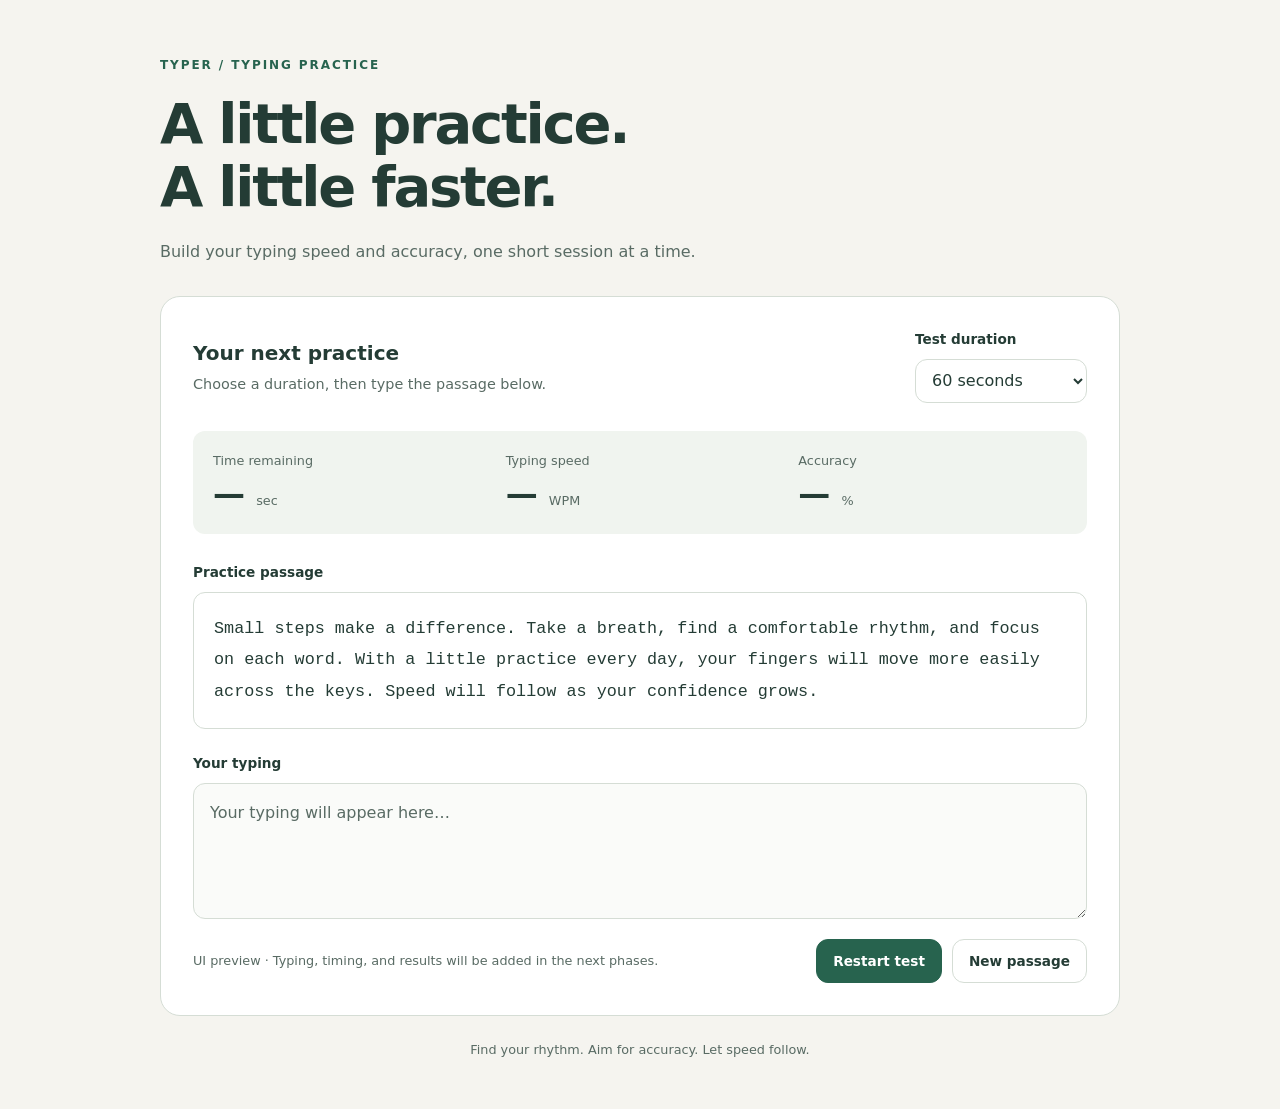
==== index.html @ 3d939ed7 "Initial commit" ====
<!doctype html>
<html lang="en">
  <head>
    <meta charset="utf-8">
    <meta name="viewport" content="width=device-width, initial-scale=1">
    <title>Typer — Typing practice</title>
    <link rel="stylesheet" href="style.css">
  </head>
  <body>
    <main class="page">
      <header class="page-header">
        <p class="eyebrow">TYPER / TYPING PRACTICE</p>
        <h1>A little practice.<br>A little faster.</h1>
        <p class="introduction">Build your typing speed and accuracy, one short session at a time.</p>
      </header>

      <section class="practice-card" aria-labelledby="practice-title">
        <div class="practice-header">
          <div>
            <h2 id="practice-title">Your next practice</h2>
            <p>Choose a duration, then type the passage below.</p>
          </div>
          <div class="duration-control">
            <label for="duration">Test duration</label>
            <select id="duration" name="duration">
              <option value="15">15 seconds</option>
              <option value="30">30 seconds</option>
              <option value="60" selected>60 seconds</option>
              <option value="120">120 seconds</option>
            </select>
          </div>
        </div>

        <!-- Static placeholders: timing and scoring arrive in phase 3. -->
        <dl class="statistics" aria-label="Test statistics">
          <div class="statistic">
            <dt>Time remaining</dt>
            <dd>— <span>sec</span></dd>
          </div>
          <div class="statistic">
            <dt>Typing speed</dt>
            <dd>— <span>WPM</span></dd>
          </div>
          <div class="statistic">
            <dt>Accuracy</dt>
            <dd>— <span>%</span></dd>
          </div>
        </dl>

        <h3 id="passage-title">Practice passage</h3>
        <p class="sample-text" aria-labelledby="passage-title">Small steps make a difference. Take a breath, find a comfortable rhythm, and focus on each word. With a little practice every day, your fingers will move more easily across the keys. Speed will follow as your confidence grows.</p>

        <label class="typing-label" for="typing-input">Your typing</label>
        <textarea id="typing-input" rows="4" placeholder="Your typing will appear here…" aria-describedby="preview-note" disabled></textarea>

        <div class="practice-footer">
          <p id="preview-note" class="preview-note">UI preview · Typing, timing, and results will be added in the next phases.</p>
          <div class="actions">
            <button class="button-primary" type="button" disabled>Restart test</button>
            <button class="button-secondary" type="button" disabled>New passage</button>
          </div>
        </div>
      </section>

      <footer class="page-footer">Find your rhythm. Aim for accuracy. Let speed follow.</footer>
    </main>
  </body>
</html>
---- style.css ----
/* Shared colors and spacing keep the design easy to adjust. */
:root {
  color-scheme: light;
  --page-background: #f5f4ef;
  --surface: #ffffff;
  --text: #243c35;
  --muted: #596b64;
  --accent: #27634e;
  --border: #d5ddd5;
  --soft-background: #f0f4ef;
  --radius: 12px;
}

* {
  box-sizing: border-box;
}

body {
  margin: 0;
  background: var(--page-background);
  color: var(--text);
  font-family: system-ui, sans-serif;
  line-height: 1.6;
}

.page {
  width: min(100% - 40px, 960px);
  margin: 0 auto;
  padding: 56px 0 24px;
}

.eyebrow {
  margin: 0 0 18px;
  color: var(--accent);
  font-size: 0.75rem;
  font-weight: 700;
  letter-spacing: 0.16em;
}

h1 {
  margin: 0;
  font-size: clamp(2.25rem, 6vw, 3.5rem);
  line-height: 1.12;
  letter-spacing: -0.04em;
}

.introduction {
  margin: 20px 0 32px;
  color: var(--muted);
}

.practice-card {
  padding: 32px;
  border: 1px solid var(--border);
  border-radius: 20px;
  background: var(--surface);
}

.practice-header,
.practice-footer,
.actions,
.statistics {
  display: flex;
  gap: 24px;
}

.practice-header,
.practice-footer {
  align-items: center;
  justify-content: space-between;
  flex-wrap: wrap;
}

h2 {
  margin: 0;
  font-size: 1.25rem;
}

.practice-header p {
  margin: 4px 0 0;
  color: var(--muted);
  font-size: 0.9rem;
}

.duration-control label,
.typing-label,
h3 {
  display: block;
  margin: 0 0 8px;
  font-size: 0.85rem;
  font-weight: 600;
}

select,
textarea,
button {
  font: inherit;
  border-radius: var(--radius);
}

select {
  min-height: 44px;
  padding: 8px 36px 8px 12px;
  border: 1px solid var(--border);
  background: var(--surface);
  color: var(--text);
}

:focus-visible {
  outline: 3px solid var(--accent);
  outline-offset: 3px;
}

.statistics {
  margin: 28px 0;
  padding: 20px;
  border-radius: var(--radius);
  background: var(--soft-background);
  flex-wrap: wrap;
}

.statistic {
  flex: 1 1 140px;
}

.statistic dt {
  color: var(--muted);
  font-size: 0.8rem;
}

.statistic dd {
  margin: 4px 0 0;
  font-size: 2rem;
  font-weight: 600;
  line-height: 1.2;
}

.statistic dd span {
  color: var(--muted);
  font-size: 0.8rem;
  font-weight: 400;
}

.sample-text {
  margin: 0 0 24px;
  padding: 20px;
  border: 1px solid var(--border);
  border-radius: var(--radius);
  font-family: ui-monospace, monospace;
  font-size: 1.05rem;
  line-height: 1.9;
}

textarea {
  display: block;
  width: 100%;
  padding: 16px;
  resize: vertical;
  border: 1px solid var(--border);
  background: #fafbf9;
  color: var(--text);
}

textarea::placeholder {
  color: var(--muted);
  opacity: 1;
}

.practice-footer {
  margin-top: 20px;
  gap: 16px;
}

.preview-note {
  flex: 1 1 240px;
  margin: 0;
  color: var(--muted);
  font-size: 0.8rem;
}

.actions {
  gap: 10px;
  flex-wrap: wrap;
}

button {
  min-height: 44px;
  padding: 10px 16px;
  font-size: 0.85rem;
  font-weight: 600;
}

.button-primary {
  border: 1px solid var(--accent);
  background: var(--accent);
  color: white;
}

.button-secondary {
  border: 1px solid var(--border);
  background: var(--surface);
  color: var(--text);
}

:disabled {
  cursor: not-allowed;
}

.page-footer {
  padding: 24px 0;
  color: var(--muted);
  text-align: center;
  font-size: 0.8rem;
}

/* Narrow screens use the same layout with smaller outer spacing. */
@media (max-width: 600px) {
  .page {
    width: calc(100% - 24px);
    padding-top: 32px;
  }

  .practice-card {
    padding: 20px;
  }

  .statistics {
    gap: 16px;
  }

  .statistic {
    flex-basis: 100px;
  }
}
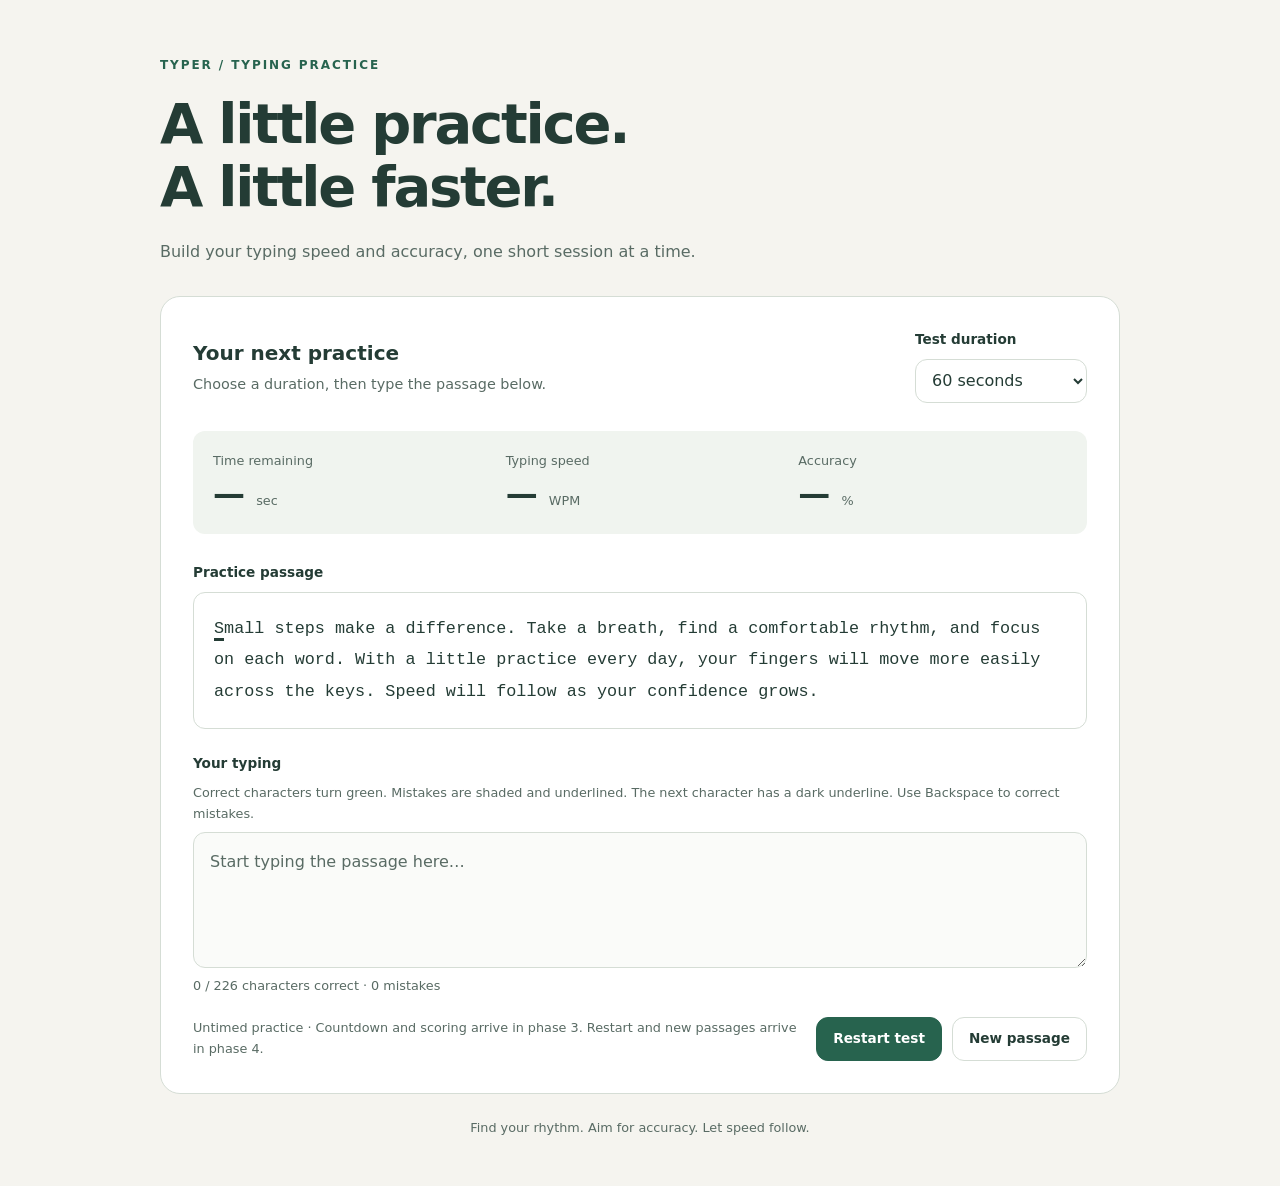
==== commit 4b4a0b5d: "First step was UI only. For this 2nd version added dynamic behavior with javascript. Typing and chec" ====
--- a/index.html
+++ b/index.html
@@ -5,6 +5,7 @@
     <meta name="viewport" content="width=device-width, initial-scale=1">
     <title>Typer — Typing practice</title>
     <link rel="stylesheet" href="style.css">
+    <script src="script.js" defer></script>
   </head>
   <body>
     <main class="page">
@@ -48,13 +49,15 @@
         </dl>
 
         <h3 id="passage-title">Practice passage</h3>
-        <p class="sample-text" aria-labelledby="passage-title">Small steps make a difference. Take a breath, find a comfortable rhythm, and focus on each word. With a little practice every day, your fingers will move more easily across the keys. Speed will follow as your confidence grows.</p>
+        <p id="sample-text" class="sample-text" aria-labelledby="passage-title">Small steps make a difference. Take a breath, find a comfortable rhythm, and focus on each word. With a little practice every day, your fingers will move more easily across the keys. Speed will follow as your confidence grows.</p>
 
         <label class="typing-label" for="typing-input">Your typing</label>
-        <textarea id="typing-input" rows="4" placeholder="Your typing will appear here…" aria-describedby="preview-note" disabled></textarea>
+        <p id="typing-help" class="typing-help">Correct characters turn green. Mistakes are shaded and underlined. The next character has a dark underline. Use Backspace to correct mistakes.</p>
+        <textarea id="typing-input" rows="4" placeholder="Start typing the passage here…" aria-describedby="typing-help typing-progress preview-note" spellcheck="false" autocomplete="off" autocapitalize="off"></textarea>
+        <p id="typing-progress" class="typing-progress" role="status" aria-live="polite" aria-atomic="true"></p>
 
         <div class="practice-footer">
-          <p id="preview-note" class="preview-note">UI preview · Typing, timing, and results will be added in the next phases.</p>
+          <p id="preview-note" class="preview-note">Untimed practice · Countdown and scoring arrive in phase 3. Restart and new passages arrive in phase 4.</p>
           <div class="actions">
             <button class="button-primary" type="button" disabled>Restart test</button>
             <button class="button-secondary" type="button" disabled>New passage</button>
--- a/style.css
+++ b/style.css
@@ -161,6 +161,29 @@
   color: var(--text);
 }
 
+.character-correct {
+  color: #1b593e;
+  background: #e2f0e6;
+}
+
+.character-incorrect {
+  color: #932a2a;
+  background: #fce3e3;
+  text-decoration: underline wavy;
+  text-underline-offset: 4px;
+}
+
+.character-next {
+  border-bottom: 3px solid var(--text);
+}
+
+.typing-help,
+.typing-progress {
+  margin: 8px 0;
+  color: var(--muted);
+  font-size: 0.8rem;
+}
+
 textarea::placeholder {
   color: var(--muted);
   opacity: 1;
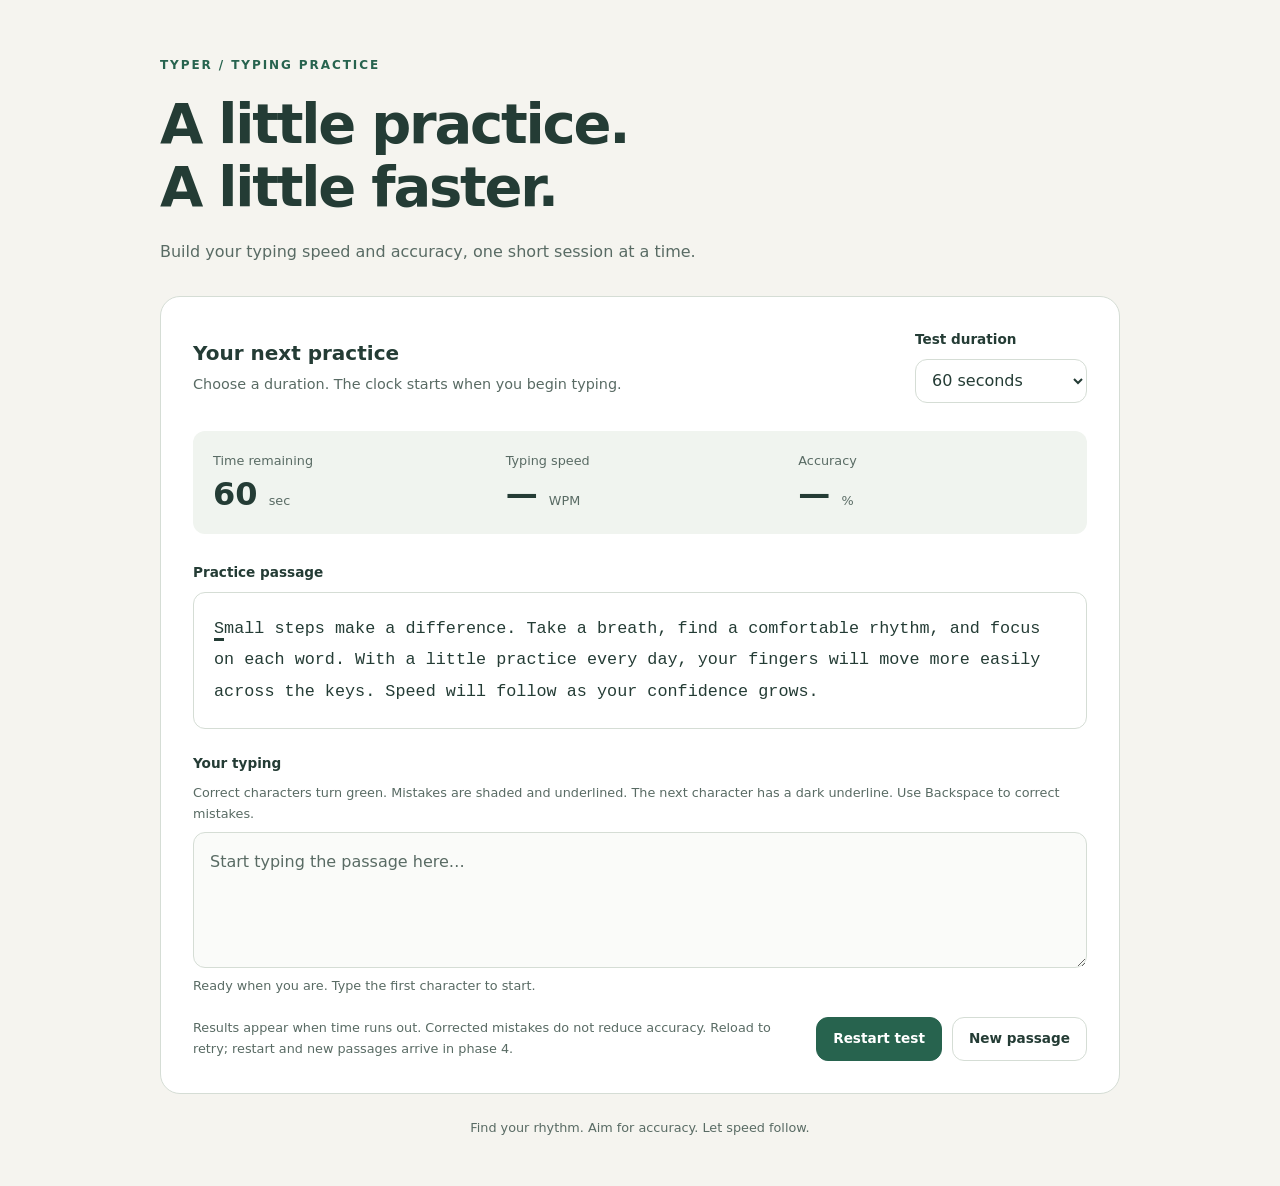
==== commit a33ed56c: "Countdown implemented. Input stops at expiry." ====
--- a/index.html
+++ b/index.html
@@ -19,7 +19,7 @@
         <div class="practice-header">
           <div>
             <h2 id="practice-title">Your next practice</h2>
-            <p>Choose a duration, then type the passage below.</p>
+            <p>Choose a duration. The clock starts when you begin typing.</p>
           </div>
           <div class="duration-control">
             <label for="duration">Test duration</label>
@@ -32,19 +32,18 @@
           </div>
         </div>
 
-        <!-- Static placeholders: timing and scoring arrive in phase 3. -->
         <dl class="statistics" aria-label="Test statistics">
           <div class="statistic">
             <dt>Time remaining</dt>
-            <dd>— <span>sec</span></dd>
+            <dd><strong id="time-remaining">60</strong> <span>sec</span></dd>
           </div>
           <div class="statistic">
             <dt>Typing speed</dt>
-            <dd>— <span>WPM</span></dd>
+            <dd><strong id="typing-speed">—</strong> <span>WPM</span></dd>
           </div>
           <div class="statistic">
             <dt>Accuracy</dt>
-            <dd>— <span>%</span></dd>
+            <dd><strong id="typing-accuracy">—</strong> <span>%</span></dd>
           </div>
         </dl>
 
@@ -57,7 +56,7 @@
         <p id="typing-progress" class="typing-progress" role="status" aria-live="polite" aria-atomic="true"></p>
 
         <div class="practice-footer">
-          <p id="preview-note" class="preview-note">Untimed practice · Countdown and scoring arrive in phase 3. Restart and new passages arrive in phase 4.</p>
+          <p id="preview-note" class="preview-note">Results appear when time runs out. Corrected mistakes do not reduce accuracy. Reload to retry; restart and new passages arrive in phase 4.</p>
           <div class="actions">
             <button class="button-primary" type="button" disabled>Restart test</button>
             <button class="button-secondary" type="button" disabled>New passage</button>
--- a/style.css
+++ b/style.css
@@ -142,6 +142,9 @@
 }
 
 .sample-text {
+  position: relative;
+  max-height: 220px;
+  overflow-y: auto;
   margin: 0 0 24px;
   padding: 20px;
   border: 1px solid var(--border);
@@ -161,6 +164,10 @@
   color: var(--text);
 }
 
+.statistic dd strong {
+  font-weight: inherit;
+}
+
 .character-correct {
   color: #1b593e;
   background: #e2f0e6;
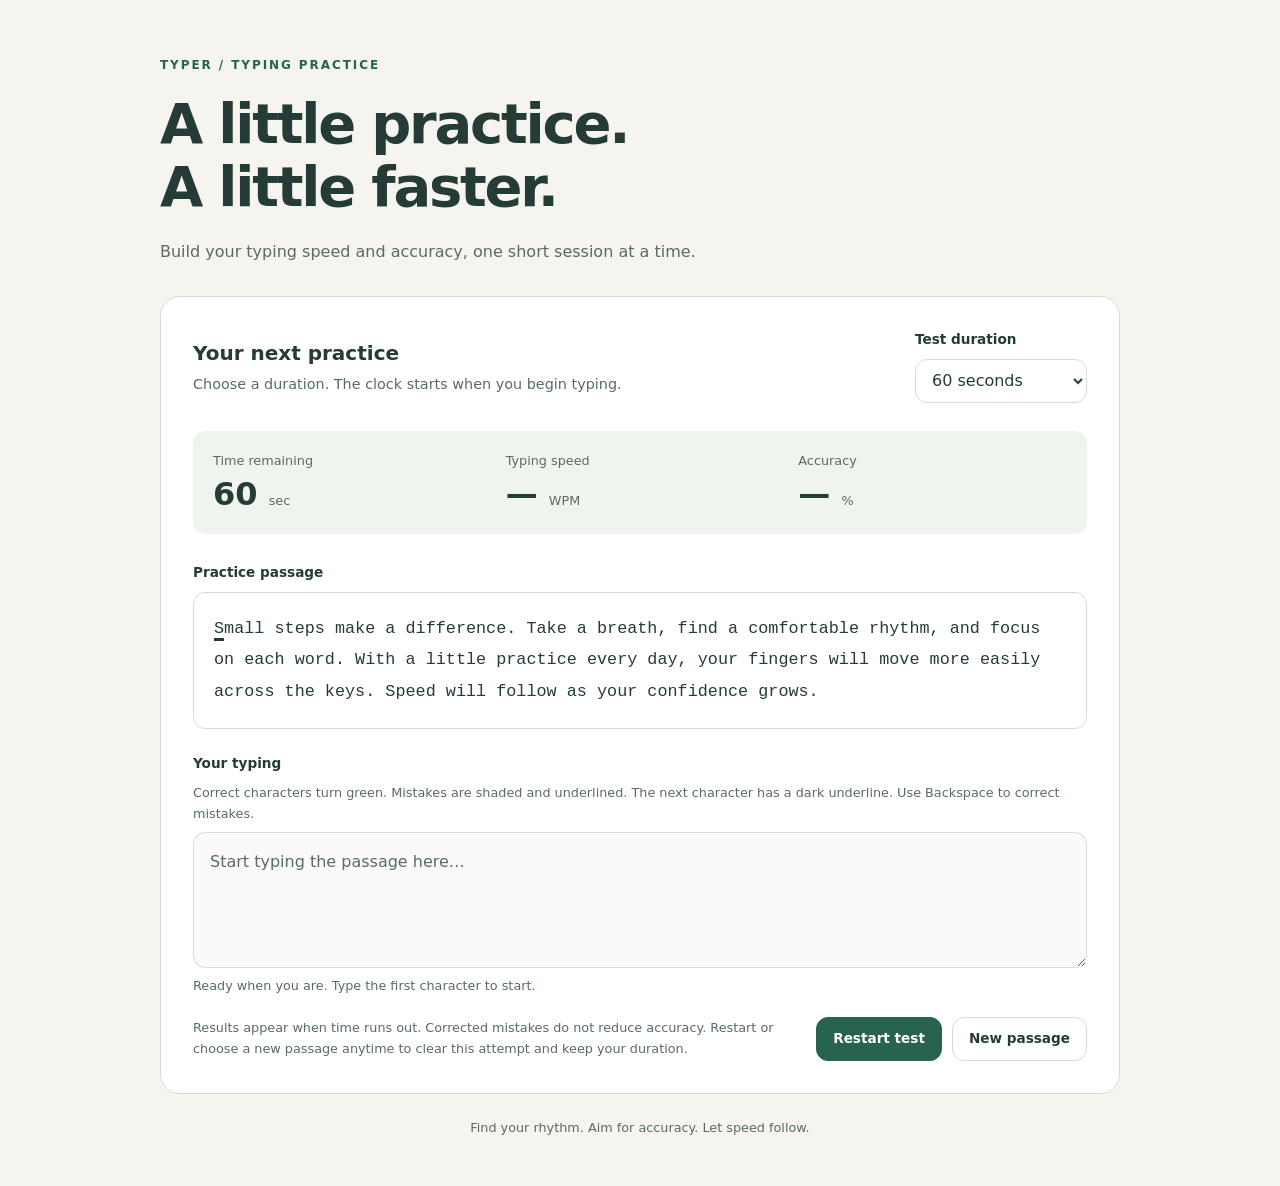
==== commit 78f90ec7: "Test restart implemented. New passage cycling implemented." ====
--- a/index.html
+++ b/index.html
@@ -56,10 +56,10 @@
         <p id="typing-progress" class="typing-progress" role="status" aria-live="polite" aria-atomic="true"></p>
 
         <div class="practice-footer">
-          <p id="preview-note" class="preview-note">Results appear when time runs out. Corrected mistakes do not reduce accuracy. Reload to retry; restart and new passages arrive in phase 4.</p>
+          <p id="preview-note" class="preview-note">Results appear when time runs out. Corrected mistakes do not reduce accuracy. Restart or choose a new passage anytime to clear this attempt and keep your duration.</p>
           <div class="actions">
-            <button class="button-primary" type="button" disabled>Restart test</button>
-            <button class="button-secondary" type="button" disabled>New passage</button>
+            <button id="restart-test" class="button-primary" type="button">Restart test</button>
+            <button id="new-passage" class="button-secondary" type="button">New passage</button>
           </div>
         </div>
       </section>
--- a/style.css
+++ b/style.css
@@ -94,6 +94,7 @@
 select,
 textarea,
 button {
+  cursor: pointer;
   font: inherit;
   border-radius: var(--radius);
 }
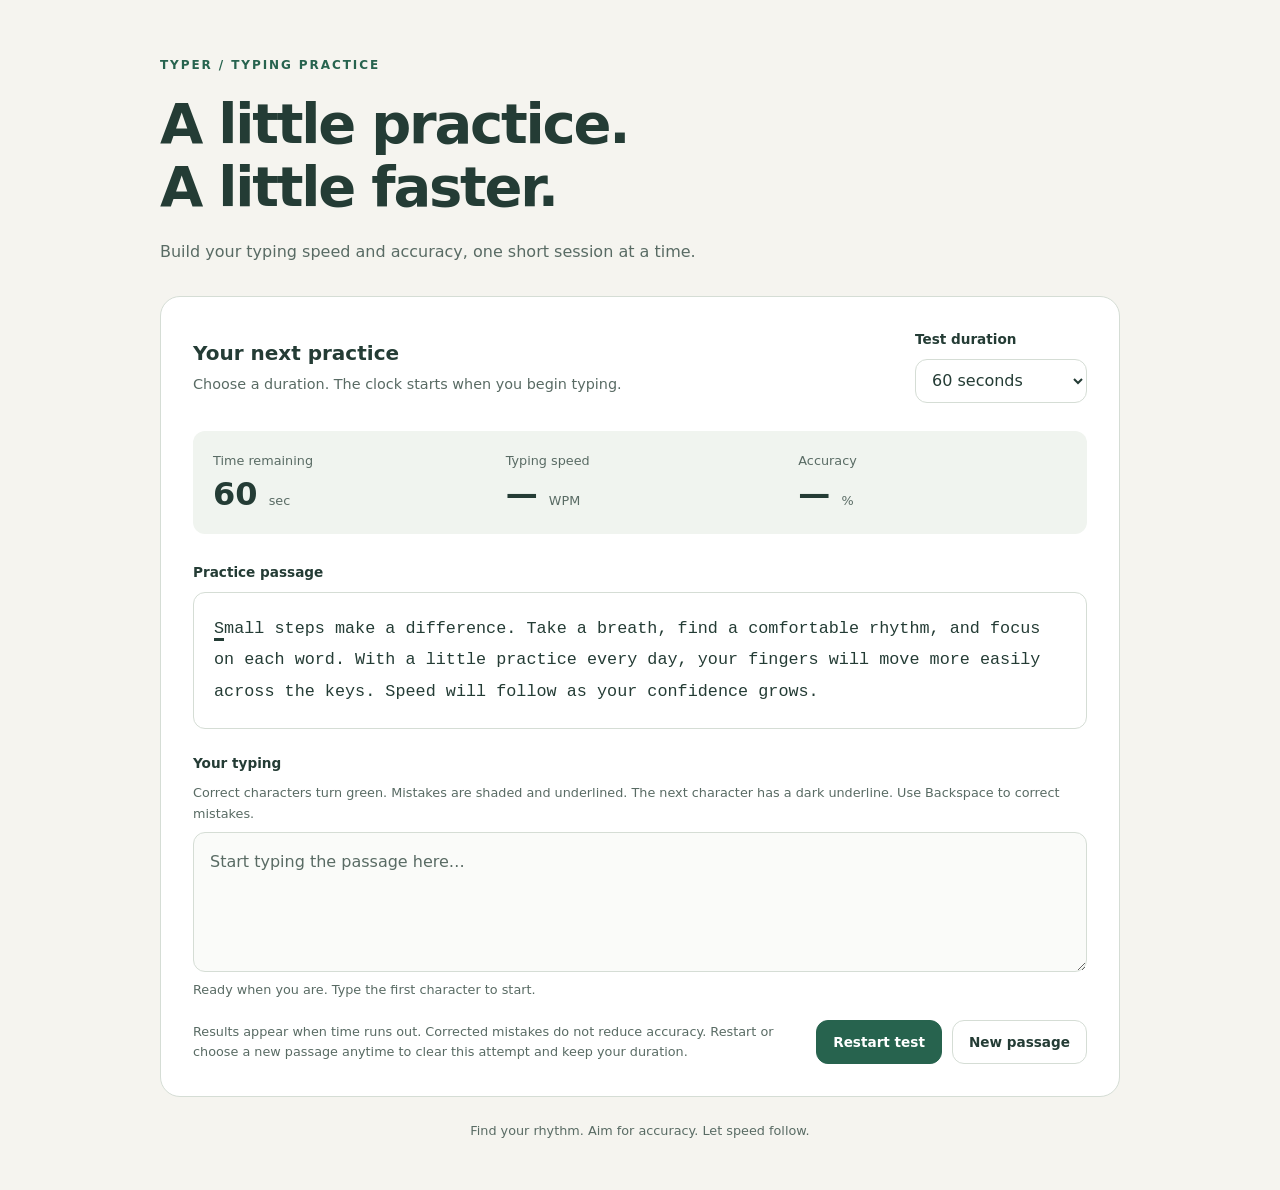
==== commit 21846ba4: "Improved UI accessibility and quality." ====
--- a/index.html
+++ b/index.html
@@ -48,18 +48,20 @@
         </dl>
 
         <h3 id="passage-title">Practice passage</h3>
-        <p id="sample-text" class="sample-text" aria-labelledby="passage-title">Small steps make a difference. Take a breath, find a comfortable rhythm, and focus on each word. With a little practice every day, your fingers will move more easily across the keys. Speed will follow as your confidence grows.</p>
+        <p id="sample-text" class="sample-text" role="region" tabindex="0" aria-labelledby="passage-title">Small steps make a difference. Take a breath, find a comfortable rhythm, and focus on each word. With a little practice every day, your fingers will move more easily across the keys. Speed will follow as your confidence grows.</p>
 
         <label class="typing-label" for="typing-input">Your typing</label>
         <p id="typing-help" class="typing-help">Correct characters turn green. Mistakes are shaded and underlined. The next character has a dark underline. Use Backspace to correct mistakes.</p>
-        <textarea id="typing-input" rows="4" placeholder="Start typing the passage here…" aria-describedby="typing-help typing-progress preview-note" spellcheck="false" autocomplete="off" autocapitalize="off"></textarea>
-        <p id="typing-progress" class="typing-progress" role="status" aria-live="polite" aria-atomic="true"></p>
+        <textarea id="typing-input" rows="4" placeholder="Start typing the passage here…" aria-describedby="typing-help preview-note" spellcheck="false" autocomplete="off" autocapitalize="off" autocorrect="off" disabled></textarea>
+        <p id="typing-progress" class="typing-progress"></p>
+        <p id="test-status" class="visually-hidden" role="status" aria-live="polite" aria-atomic="true"></p>
+        <noscript><p>Enable JavaScript in your browser to use the typing test.</p></noscript>
 
         <div class="practice-footer">
           <p id="preview-note" class="preview-note">Results appear when time runs out. Corrected mistakes do not reduce accuracy. Restart or choose a new passage anytime to clear this attempt and keep your duration.</p>
           <div class="actions">
-            <button id="restart-test" class="button-primary" type="button">Restart test</button>
-            <button id="new-passage" class="button-secondary" type="button">New passage</button>
+            <button id="restart-test" class="button-primary" type="button" disabled>Restart test</button>
+            <button id="new-passage" class="button-secondary" type="button" disabled>New passage</button>
           </div>
         </div>
       </section>
--- a/style.css
+++ b/style.css
@@ -94,12 +94,13 @@
 select,
 textarea,
 button {
-  cursor: pointer;
   font: inherit;
   border-radius: var(--radius);
 }
 
 select {
+  cursor: pointer;
+  max-width: 100%;
   min-height: 44px;
   padding: 8px 36px 8px 12px;
   border: 1px solid var(--border);
@@ -153,9 +154,12 @@
   font-family: ui-monospace, monospace;
   font-size: 1.05rem;
   line-height: 1.9;
+  overflow-wrap: anywhere;
 }
 
 textarea {
+  cursor: text;
+  min-height: 140px;
   display: block;
   width: 100%;
   padding: 16px;
@@ -215,6 +219,7 @@
 }
 
 button {
+  cursor: pointer;
   min-height: 44px;
   padding: 10px 16px;
   font-size: 0.85rem;
@@ -231,6 +236,31 @@
   border: 1px solid var(--border);
   background: var(--surface);
   color: var(--text);
+}
+
+.button-primary:hover:not(:disabled) {
+  background: #1b4939;
+}
+
+.button-secondary:hover:not(:disabled) {
+  background: var(--soft-background);
+}
+
+textarea:read-only {
+  background: var(--soft-background);
+}
+
+/* Announce test milestones without interrupting typing on every character. */
+.visually-hidden {
+  position: absolute;
+  width: 1px;
+  height: 1px;
+  padding: 0;
+  margin: -1px;
+  overflow: hidden;
+  clip-path: inset(50%);
+  white-space: nowrap;
+  border: 0;
 }
 
 :disabled {
@@ -262,4 +292,24 @@
   .statistic {
     flex-basis: 100px;
   }
-}
+
+  .practice-header > *,
+  .practice-footer > * {
+    min-width: 0;
+    max-width: 100%;
+  }
+
+  .actions {
+    width: 100%;
+  }
+
+  .actions button {
+    flex: 1 1 140px;
+  }
+}
+
+@media (forced-colors: active) {
+  .character-correct {
+    text-decoration: underline;
+  }
+}
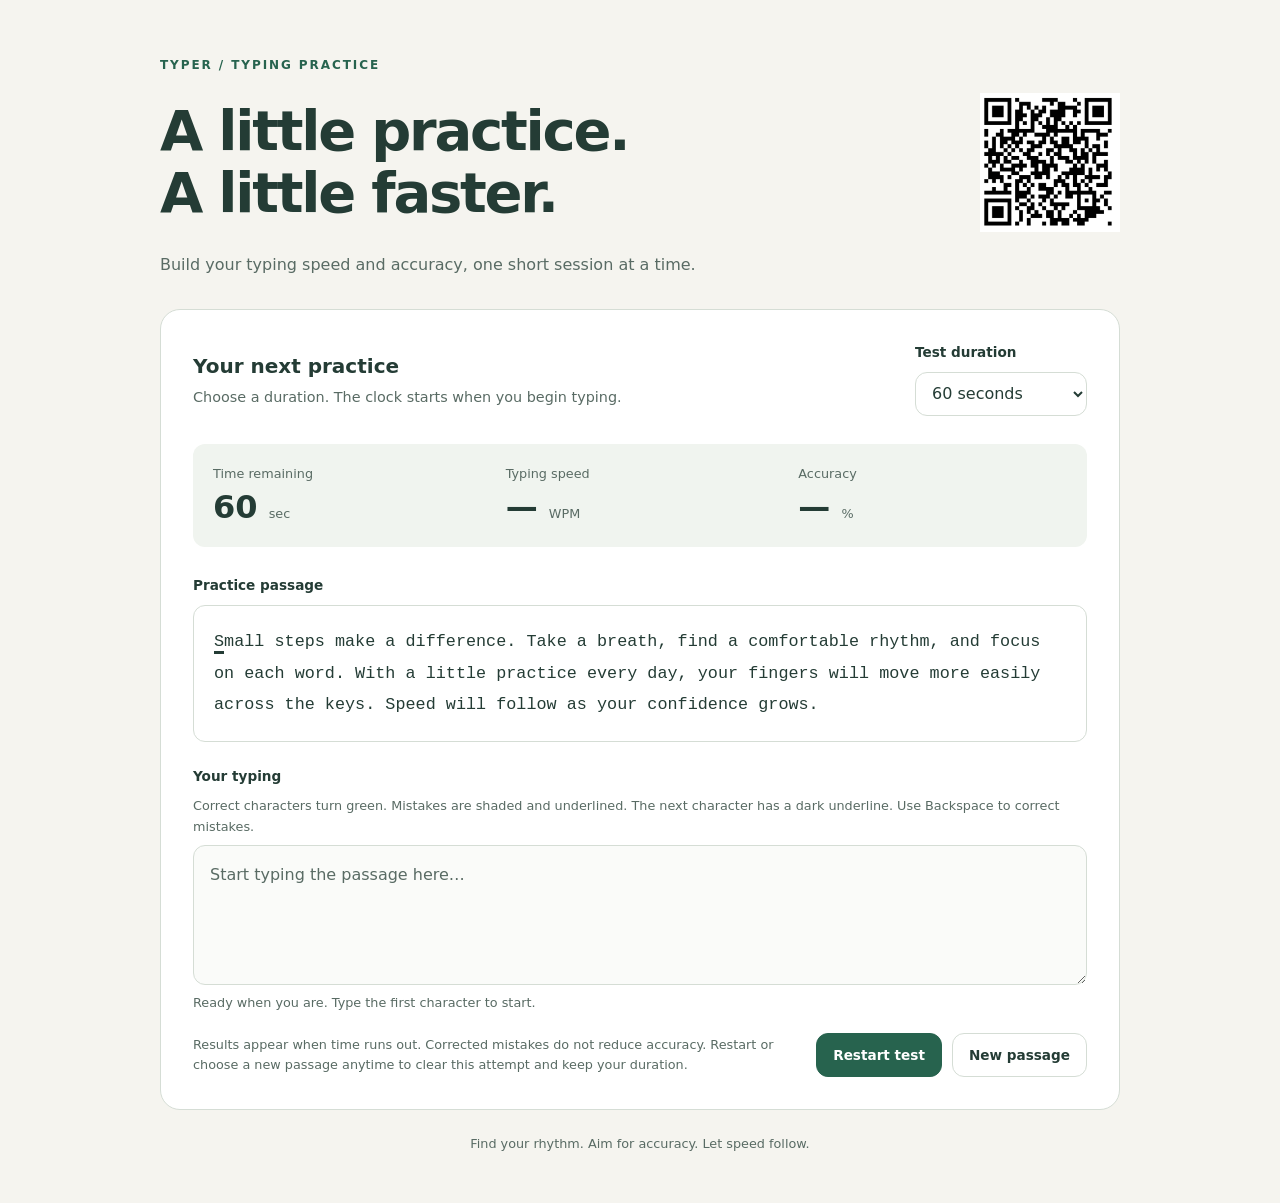
==== commit 8e1d3fc9: "Added QR code for the web page" ====
--- a/index.html
+++ b/index.html
@@ -11,7 +11,10 @@
     <main class="page">
       <header class="page-header">
         <p class="eyebrow">TYPER / TYPING PRACTICE</p>
-        <h1>A little practice.<br>A little faster.</h1>
+        <div class="title-row">
+          <h1>A little practice.<br>A little faster.</h1>
+          <img class="title-qr" src="media/typer-qr.png" alt="QR code for Typer" width="454" height="449">
+        </div>
         <p class="introduction">Build your typing speed and accuracy, one short session at a time.</p>
       </header>
 
--- a/style.css
+++ b/style.css
@@ -44,6 +44,21 @@
   letter-spacing: -0.04em;
 }
 
+.title-row {
+  display: flex;
+  align-items: center;
+  justify-content: space-between;
+  flex-wrap: wrap;
+  gap: 20px;
+}
+
+.title-qr {
+  display: block;
+  width: 140px;
+  height: auto;
+  margin-left: auto;
+}
+
 .introduction {
   margin: 20px 0 32px;
   color: var(--muted);
